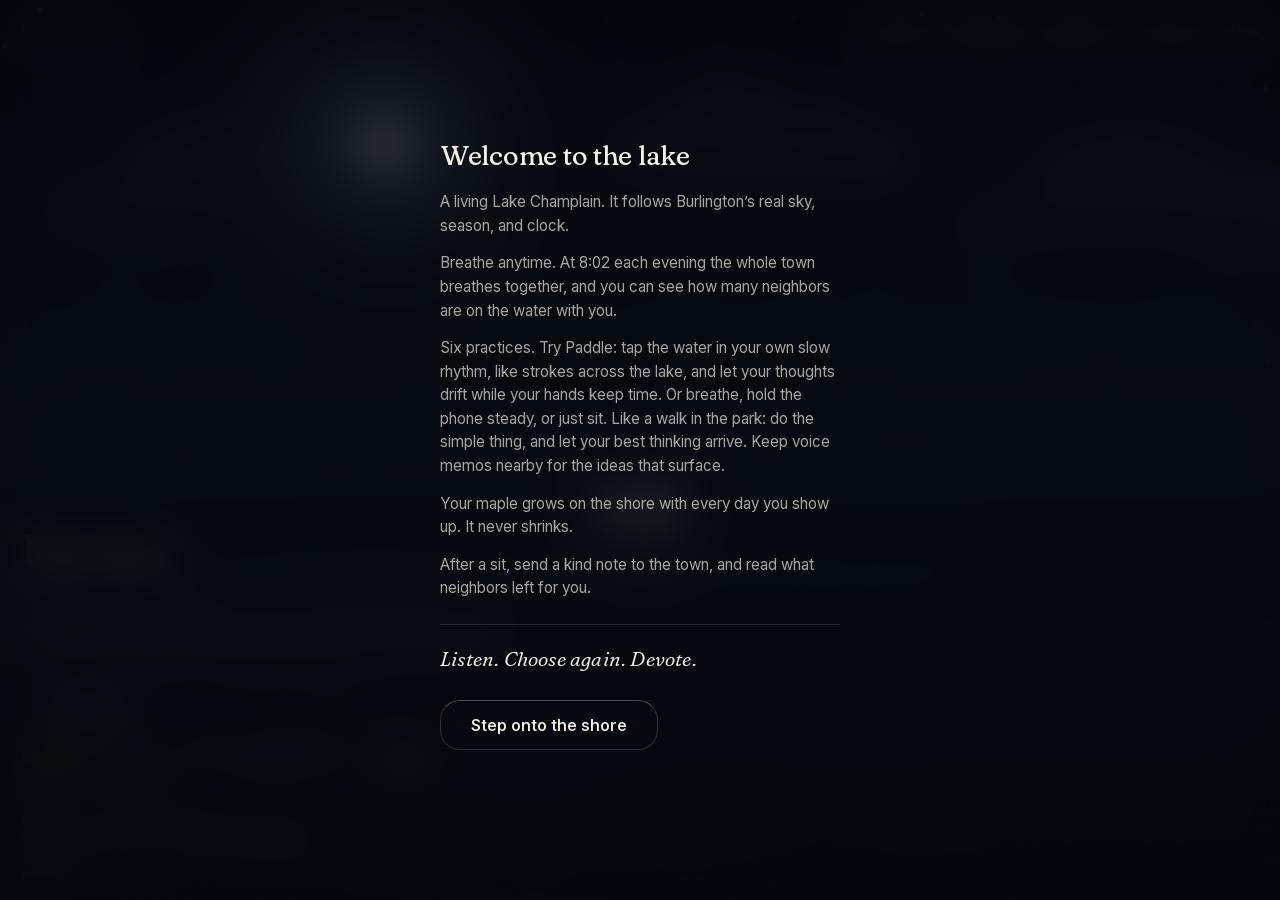
==== index.html @ f44843f4 "Add GoatCounter analytics Adds the shared btown-brief.goatcounter.com snippet so this project's traf" ====
<!DOCTYPE html>
<html lang="en">
<head>
  <meta charset="utf-8">
  <meta name="viewport" content="width=device-width, initial-scale=1, viewport-fit=cover">
  <meta name="theme-color" content="#0A0E14">
  <title>Lake Breath: Burlington breathes together</title>
  <meta name="description" content="A living Lake Champlain that breathes with you. Six breaths a minute; every evening at 8:02 the whole town is on the same inhale.">

  <link rel="manifest" href="manifest.webmanifest">
  <link rel="icon" href="assets/icons/favicon-32.png" sizes="32x32" type="image/png">
  <link rel="apple-touch-icon" href="assets/icons/apple-touch-icon.png">
  <meta name="apple-mobile-web-app-capable" content="yes">
  <meta name="mobile-web-app-capable" content="yes">
  <meta name="apple-mobile-web-app-status-bar-style" content="black-translucent">
  <meta name="apple-mobile-web-app-title" content="Lake Breath">

  <meta property="og:type" content="website">
  <meta property="og:site_name" content="BTown Brief">
  <meta property="og:title" content="Lake Breath: Burlington breathes together">
  <meta property="og:description" content="A living lake that breathes with you. The 8:02: every evening at 8:02, the whole town on the same inhale.">
  <meta name="twitter:card" content="summary">

  <link rel="preload" href="assets/fonts/fraunces-normal-latin.woff2" as="font" type="font/woff2" crossorigin>
  <link rel="preload" href="assets/fonts/inter-normal-latin.woff2" as="font" type="font/woff2" crossorigin>
  <link rel="stylesheet" href="css/style.css">
<!-- GoatCounter -->
<script data-goatcounter="https://btown-brief.goatcounter.com/count"
        async src="//gc.zgo.at/count.js"></script>
</head>
<body data-view="front" data-quiet="false" data-gl="on">

  <canvas id="lake" aria-hidden="true"></canvas>
  <canvas id="petals" aria-hidden="true"></canvas>
  <div class="grain" aria-hidden="true"></div>

  <!-- ---------------------------------------------------------- chrome -->
  <div class="ui">
    <div class="topline chrome">
      <span class="wordmark">Lake Breath</span>
      <span class="toplinks">
        <button class="tbtn" id="open-shore">your shore</button>
        <button class="tbtn" id="open-bench">notes</button>
      </span>
    </div>

    <div class="home-lower">
      <h1 class="greeting" id="greeting">Good evening.</h1>
      <button class="mantra" id="mantra" title="What the three phrases mean">Listen. Choose again. Devote.</button>
      <p class="undergreeting" id="undergreeting" aria-live="polite"></p>
      <p class="forecast-key">The sky shows tomorrow. Red is warmer, blue is cooler.</p>
      <div class="begin-row">
        <button class="begin" id="begin">Breathe</button>
        <div class="practice-controls">
          <div class="practice-picks" id="practice-picks" role="group" aria-label="Choose a practice"></div>
          <button class="duration-control" id="duration-control" aria-label="Choose practice duration">5 min</button>
        </div>
      </div>
      <p class="safety" id="safety-line"></p>
    </div>
  </div>

  <!-- --------------------------------------------------------- session -->
  <div class="session-layer" aria-label="Session">
    <p class="phase-word" id="phase-word"></p>
    <p class="phase-sub" id="phase-sub"></p>
    <div class="session-options">
      <p class="session-instruction" id="session-instruction"></p>
      <button class="session-steady" id="session-steady" hidden>steady on</button>
    </div>
    <p class="tap-line" id="tap-line"></p>
    <p class="remaining" id="remaining"></p>
    <p class="presence-live" id="presence-live" aria-live="polite"></p>
    <p class="still-meter" id="still-meter"></p>
    <p class="drift-line" id="drift-line"></p>
    <button class="stop chrome" id="stop">stop</button>
    <div id="tick-zone"></div>
  </div>

  <!-- ------------------------------------------------------------- end -->
  <div class="end-layer" aria-label="Session complete">
    <h2 class="end-big" id="end-big"></h2>
    <p class="end-sub" id="end-sub"></p>
    <p class="end-grow" id="end-grow"></p>
    <p class="plaque" id="plaque" hidden></p>
    <div class="goodnews" id="goodnews" hidden>
      <span class="gn-label">Good news from the neighborhood</span>
      <a class="gn-title" id="gn-title" target="_blank" rel="noopener"></a>
      <span class="gn-why" id="gn-why"></span>
    </div>
    <div class="wall">
      <span class="wall-label">From your neighbors</span>
      <ul id="wall-list"></ul>
      <button class="send-note" id="send-note">Send a kind note to the town</button>
      <p class="note-sent" id="note-sent" aria-live="polite"></p>
    </div>
    <div class="end-actions">
      <button class="primary" id="end-done">Done</button>
      <button class="tbtn" id="end-again">again</button>
    </div>
    <button class="felt-worse" id="felt-worse">that felt bad, actually</button>
  </div>

  <!-- ---------------------------------------------------------- sheets -->
  <div class="sheet" id="practice-sheet" data-open="false" inert role="dialog" aria-label="Choose a practice">
    <button class="close" data-close="practice-sheet">close</button>
    <h2>A practice</h2>
    <div id="practice-rows"></div>
  </div>

  <div class="sheet" id="note-sheet" data-open="false" inert role="dialog" aria-label="Send a kind note">
    <button class="close" data-close="note-sheet">close</button>
    <h2>To the town</h2>
    <label class="sr-only" for="note-text">Your note to the town</label>
    <textarea id="note-text" class="note-text" rows="3" maxlength="280"
      autocomplete="off" autocapitalize="sentences" spellcheck="true"></textarea>
    <button class="note-send" id="note-send">Send</button>
    <p class="note-sub">Notes are read by a neighbor before they appear on the wall.</p>
  </div>

  <div class="sheet" id="shore-sheet" data-open="false" inert role="dialog" aria-label="Your shore">
    <button class="close" data-close="shore-sheet">close</button>
    <h2>Your shore</h2>
    <div class="shore-days" id="shore-days" role="img" aria-label="The last two weeks of practice"></div>
    <div class="shore-stats">
      <div><b id="stat-days">0</b><span>days</span></div>
      <div><b id="stat-minutes">0</b><span>minutes</span></div>
      <div><b id="stat-glass">–</b><span>longest glass</span></div>
    </div>
    <p class="shore-line" id="maple-line"></p>
    <p class="shore-line" id="anchor-line"></p>
    <p class="shore-line" id="town-line"></p>
    <div class="shore-foot">
      <a href="https://play.btownbrief.com/">Btown Brief arcade</a>
      <button class="reset" id="reset-history">reset this device</button>
    </div>
  </div>

  <div class="sheet" id="anchor-sheet" data-open="false" inert role="dialog" aria-label="Set a time anchor">
    <h2>Where might this fit?</h2>
    <p class="shore-line">People who tie practice to a routine keep it far longer than people who rely on willpower.</p>
    <div id="anchor-rows"></div>
  </div>

  <!-- ------------------------------------------------------ field notes -->
  <div class="bench" id="bench" data-open="false" inert role="dialog" aria-label="Field notes">
    <div class="bench-inner">
      <div class="close-row">
        <h2>Field notes</h2>
        <button class="tbtn" data-close="bench">close</button>
      </div>
      <button class="tbtn guide-link" id="open-guide">the guide</button>
      <div class="from-builder" id="from-builder" hidden>
        <h3 id="builder-title">From Stephen</h3>
        <p id="builder-body"></p>
      </div>
      <div id="bench-notes"></div>
    </div>
  </div>

  <!-- ------------------------------------------------------- first run -->
  <div class="guide" id="guide" data-open="false" inert role="dialog" aria-label="Welcome to the lake">
    <div class="guide-inner">
      <h2 id="guide-title">Welcome to the lake</h2>
      <div id="guide-steps"></div>
      <p class="guide-phrases" id="guide-phrases"></p>
      <button class="primary" id="guide-done">Step onto the shore</button>
    </div>
  </div>

  <div class="toast" id="toast" role="status"></div>

  <script type="module" src="js/app.js"></script>
</body>
</html>
---- css/style.css ----
/* Lake Breath v2 — one living scene, one hero object, chrome that recedes.
   The WebGL lake IS the interface; DOM floats above it as light and glass.
   Two voices: Fraunces (soft, wonk-less) for the few big serif moments,
   InterVariable for everything else. Dark-luminous, grain-finished,
   spring-eased. No pills-everywhere, no cards-grid, no chrome bands. */

@font-face {
  font-family: 'Fraunces';
  font-style: normal; font-weight: 300 600; font-display: swap;
  src: url('../assets/fonts/fraunces-normal-latin.woff2') format('woff2');
}
@font-face {
  font-family: 'Fraunces';
  font-style: italic; font-weight: 300 600; font-display: swap;
  src: url('../assets/fonts/fraunces-italic-latin.woff2') format('woff2');
}
@font-face {
  font-family: 'InterVariable';
  font-style: normal; font-weight: 300 700; font-display: swap;
  src: url('../assets/fonts/inter-normal-latin.woff2') format('woff2');
}

:root {
  --ink: oklch(96% 0.012 85);            /* warm near-white */
  --ink-soft: oklch(96% 0.012 85 / .68);
  --ink-faint: oklch(96% 0.012 85 / .42);
  --ground: oklch(15% 0.02 250);         /* only seen if WebGL dies */
  --gold: oklch(82% 0.13 75);
  --serif: 'Fraunces', Georgia, serif;
  --sans: 'InterVariable', system-ui, -apple-system, sans-serif;

  /* baked spring easings (damped oscillator sampled into linear()) */
  --spring: linear(0, 0.0088, 0.0345, 0.0755, 0.1295, 0.1948, 0.2694, 0.3508,
    0.4369, 0.5254, 0.6138, 0.7, 0.7815, 0.8565, 0.9232, 0.9802, 1.0264,
    1.0613, 1.0847, 1.0968, 1.0983, 1.0902, 1.0738, 1.0507, 1.0226, 0.9915,
    0.9784, 0.9832, 0.994, 1.0021, 1.0043, 1.0019, 0.999, 0.9982, 1);
  --settle: cubic-bezier(0.23, 1, 0.32, 1);

  /* glass recipe — used at most twice on screen */
  --glass-bg: rgba(10, 14, 20, .34);
  --glass-edge: rgba(255, 255, 255, .16);
}

* { box-sizing: border-box; margin: 0; }
html, body { height: 100%; }
body {
  background: var(--ground);
  color: var(--ink);
  font-family: var(--sans);
  font-optical-sizing: auto;
  font-size: 16px;
  line-height: 1.55;
  overflow: hidden;
  -webkit-tap-highlight-color: transparent;
  -webkit-user-select: none; user-select: none;
}
.sr-only {
  position: absolute; width: 1px; height: 1px; margin: -1px;
  clip-path: inset(50%); overflow: hidden; white-space: nowrap;
}

/* ------------------------------------------------------ the scene stack */

#lake, #petals {
  position: fixed; inset: 0; width: 100%; height: 100%;
  display: block;
}
#petals { pointer-events: none; }
.grain {
  position: fixed; inset: -32px; pointer-events: none; z-index: 3;
  background: url('../assets/grain.png');
  opacity: .5; mix-blend-mode: overlay;
}
/* CSS-gradient fallback sky if WebGL context creation fails */
body[data-gl="off"] #lake { display: none; }
body[data-gl="off"] {
  background: linear-gradient(oklch(28% 0.06 260), oklch(45% 0.05 250) 55%,
    oklch(22% 0.04 240) 56%, oklch(12% 0.03 245));
}

/* ------------------------------------------------------------- chrome */

.ui { position: fixed; inset: 0; z-index: 5; display: flex; flex-direction: column;
  padding: max(18px, env(safe-area-inset-top))
           max(22px, env(safe-area-inset-right))
           calc(18px + env(safe-area-inset-bottom))
           max(22px, env(safe-area-inset-left));
}
/* quiet scrims: stable contrast for text over a bright, moving scene */
.ui::before {
  content: ''; position: absolute; left: 0; right: 0; bottom: 0; height: 52%;
  background: linear-gradient(transparent, rgba(5, 8, 12, .38) 70%);
  pointer-events: none;
}
.ui::after {
  content: ''; position: absolute; left: 0; right: 0; top: 0; height: 90px;
  background: linear-gradient(rgba(5, 8, 12, .30), transparent);
  pointer-events: none;
}
.ui > * { position: relative; z-index: 1; }
.chrome { transition: opacity 1.2s var(--settle); }
body[data-quiet="true"] .chrome { opacity: 0; pointer-events: none; }

.topline { display: flex; justify-content: space-between; align-items: baseline; }
.wordmark {
  font-family: var(--sans); font-size: .82rem; font-weight: 500;
  letter-spacing: .14em; text-transform: uppercase; color: var(--ink-faint);
}
.toplinks { display: flex; flex-wrap: wrap; justify-content: flex-end; gap: 5px 16px; }
.tbtn {
  background: none; border: 0; padding: 4px 0; cursor: pointer;
  font-family: var(--sans); font-size: .88rem; color: var(--ink-soft);
  border-bottom: 1px solid transparent;
  transition: color .25s, border-color .25s;
}
.tbtn:hover, .tbtn:focus-visible { color: var(--ink); }
.tbtn:focus-visible { outline: none; border-bottom-color: var(--gold); }

/* --------------------------------------------------------- home layer */

.home-lower {
  margin-top: auto;
  display: flex; flex-direction: column; gap: 14px;
  transition: opacity .9s var(--settle), transform .9s var(--settle);
}
body[data-view="session"] .home-lower,
body[data-view="end"] .home-lower { opacity: 0; pointer-events: none; transform: translateY(14px); }

.greeting {
  font-family: var(--serif);
  font-variation-settings: 'SOFT' 100, 'WONK' 0;
  font-weight: 380;
  font-size: clamp(2.1rem, 8.5vw, 2.9rem);
  line-height: 1.08;
  letter-spacing: -0.015em;
  text-wrap: balance;
  max-width: 11ch;
  text-shadow: 0 2px 24px rgba(0, 0, 0, .35);
}
.undergreeting {
  font-size: .95rem; color: var(--ink-soft); min-height: 1.5em;
  text-shadow: 0 1px 12px rgba(0, 0, 0, .4);
}
.undergreeting b { color: var(--gold); font-weight: 550; }
/* The three phrases stay together. Tapping them opens the Field Notes
   entry that explains what they ask of a day. */
.mantra {
  display: block; appearance: none; background: none; border: 0; padding: 0;
  text-align: left; cursor: pointer;
  font-family: var(--serif); font-style: italic;
  font-variation-settings: 'SOFT' 100, 'WONK' 0;
  font-weight: 340; font-size: 1rem; color: var(--ink-faint);
  margin-top: -6px;
  text-shadow: 0 1px 12px rgba(0, 0, 0, .4);
}
.mantra:hover { color: var(--ink-soft); }
.mantra:focus-visible {
  outline: none; color: var(--ink-soft);
  box-shadow: 0 1.5px 0 0 var(--gold);
}

/* The key is deliberately small. The forecast itself is the scene. */
.forecast-key {
  font-size: .75rem; color: var(--ink-faint); max-width: 44ch;
  margin-top: -6px;
  text-shadow: 0 1px 10px rgba(0, 0, 0, .45);
}

.begin-row { display: flex; flex-direction: column; gap: 10px; align-items: flex-start; }
.begin {
  font-family: var(--sans); font-size: 1.06rem; font-weight: 550;
  color: var(--ink); cursor: pointer;
  background: var(--glass-bg);
  border: 1px solid var(--glass-edge);
  border-top-color: rgba(255, 255, 255, .28);
  backdrop-filter: blur(14px) saturate(160%);
  -webkit-backdrop-filter: blur(14px) saturate(160%);
  border-radius: 22px;
  padding: 16px 34px;
  box-shadow: 0 12px 40px rgba(0, 0, 0, .25);
  transition: transform .5s var(--spring), border-color .3s;
}
.begin:active { transform: scale(.965); }
.begin:focus-visible { outline: 2px solid var(--gold); outline-offset: 3px; }
/* the practice picker: plain words, no pills. The whole menu is visible
   because a hidden menu is a menu nobody uses. */
.practice-picks {
  display: flex; flex-wrap: wrap; align-items: baseline;
  gap: 4px 14px; max-width: 34ch;
}
.practice-controls { display: flex; align-items: flex-start; gap: 14px; }
.practice-pick {
  background: none; border: 0; cursor: pointer; padding: 2px 0;
  font-family: var(--sans); font-size: .86rem; color: var(--ink-faint);
  border-bottom: 1px solid transparent;
  transition: color .25s, border-color .25s;
}
.practice-pick:hover { color: var(--ink-soft); }
.practice-pick:focus-visible { outline: none; color: var(--ink-soft); border-bottom-color: var(--gold); }
.practice-pick[aria-pressed="true"] { color: var(--gold); }
.duration-control {
  flex: none; cursor: pointer;
  font-family: var(--sans); font-size: .84rem; font-weight: 550;
  color: var(--ink); background: rgba(7, 11, 17, .38);
  border: 1px solid rgba(255, 255, 255, .22); border-radius: 14px;
  padding: 5px 10px; backdrop-filter: blur(9px); -webkit-backdrop-filter: blur(9px);
  box-shadow: 0 5px 18px rgba(0, 0, 0, .16);
}
.duration-control:hover, .duration-control:focus-visible { border-color: var(--gold); outline: none; }

.safety {
  font-size: .72rem; line-height: 1.5; color: var(--ink-faint);
  max-width: 42ch; margin-top: 6px;
  text-shadow: 0 1px 8px rgba(0,0,0,.5);
}

/* ------------------------------------------------------------ session */

.session-layer {
  position: fixed; inset: 0; z-index: 6; pointer-events: none;
  display: flex; flex-direction: column; align-items: center;
  padding: max(18px, env(safe-area-inset-top)) 22px calc(24px + env(safe-area-inset-bottom));
  opacity: 0; transition: opacity 1s var(--settle);
}
body[data-view="session"] .session-layer { opacity: 1; }

.phase-word {
  margin-top: 13vh;
  font-family: var(--serif); font-style: italic;
  font-variation-settings: 'SOFT' 100, 'WONK' 0;
  font-weight: 350;
  font-size: clamp(1.9rem, 8vw, 2.6rem);
  min-height: 1.35em;
  text-shadow: 0 2px 30px rgba(0, 0, 0, .4);
  transition: opacity 1.4s var(--settle);
}
.phase-sub {
  font-size: .95rem; color: var(--ink-soft); min-height: 1.5em;
  max-width: 30ch; text-align: center;
  text-shadow: 0 1px 12px rgba(0,0,0,.45);
}
.session-options {
  display: flex; flex-direction: column; align-items: center; gap: 7px;
  margin-top: 8px; max-width: 34ch;
}
.session-instruction {
  font-size: .82rem; line-height: 1.4; color: var(--ink-soft);
  text-align: center; text-shadow: 0 1px 12px rgba(0,0,0,.55);
}
.session-steady {
  pointer-events: auto; cursor: pointer;
  background: rgba(7, 11, 17, .42); color: var(--ink-soft);
  border: 1px solid rgba(255,255,255,.18); border-radius: 14px;
  padding: 4px 10px; font-family: var(--sans); font-size: .76rem;
  backdrop-filter: blur(8px); -webkit-backdrop-filter: blur(8px);
}
.session-steady:focus-visible { outline: 1.5px solid var(--gold); outline-offset: 2px; }
.tap-line {
  margin-top: 7px; min-height: 1.35em;
  font-size: .78rem; color: var(--gold); text-align: center;
  font-variant-numeric: tabular-nums;
  text-shadow: 0 1px 12px rgba(0,0,0,.55);
}
.remaining {
  margin-top: 6px;
  font-size: .8rem; color: var(--ink-faint);
  font-variant-numeric: tabular-nums;
}
.presence-live {
  font-size: .85rem; color: var(--gold); min-height: 1.4em; margin-top: 4px;
  text-shadow: 0 1px 10px rgba(0,0,0,.4);
}
.still-meter {
  margin-top: 8px; font-size: .85rem; color: var(--ink-soft); min-height: 1.4em;
  font-variant-numeric: tabular-nums;
}
.drift-line {
  margin-top: 2px; font-size: .78rem; color: var(--ink-faint); min-height: 1.3em;
  font-variant-numeric: tabular-nums;
}
/* Steady: the target ring is drawn at screen centre, so the counters step
   down below it. Nothing may sit inside the ring. */
body[data-practice="still"] .still-meter { margin-top: 24vh; }
.stop {
  margin-top: auto; pointer-events: auto;
  background: rgba(5, 9, 14, .50); border: 1px solid rgba(255,255,255,.20); cursor: pointer;
  font-family: var(--sans); font-size: .9rem; color: rgba(255,255,255,.88);
  padding: 9px 22px; border-radius: 18px;
  backdrop-filter: blur(10px); -webkit-backdrop-filter: blur(10px);
  box-shadow: 0 5px 22px rgba(0,0,0,.22);
  transition: color .3s, background .3s, border-color .3s;
}
.stop:hover, .stop:focus-visible {
  color: var(--ink); background: rgba(5, 9, 14, .66);
  border-color: rgba(255,255,255,.34); outline: none;
}

/* the invisible-but-native iOS tick control (no box, no dashes). It sits
   under the Stop button in stacking order so Stop always wins the tap. */
.thumb-switch {
  position: absolute; left: 0; right: 0; bottom: 0; height: 26%;
  display: flex; align-items: center; justify-content: center;
  overflow: hidden; pointer-events: auto; z-index: 1;
}
.stop { position: relative; z-index: 2; }
.thumb-switch input { opacity: 0.02; transform: scale(3); }
body:not([data-view="session"]) .thumb-switch { display: none; }
.thumb-switch:focus-within { box-shadow: inset 0 0 0 2px var(--gold); border-radius: 24px; }

/* --------------------------------------------------------------- end */

.end-layer {
  position: fixed; inset: 0; z-index: 6; pointer-events: none;
  display: flex; flex-direction: column;
  padding: max(20px, env(safe-area-inset-top)) 22px calc(26px + env(safe-area-inset-bottom));
  overflow-y: auto; /* short screens and large text must still reach Done */
  opacity: 0; transition: opacity .8s var(--settle);
}
.end-layer .end-big { margin-top: auto; } /* bottom-packed, but scrollable */
body[data-view="end"] .end-layer { opacity: 1; pointer-events: auto; }
.end-big {
  font-family: var(--serif);
  font-variation-settings: 'SOFT' 100, 'WONK' 0;
  font-weight: 380; font-size: clamp(1.9rem, 7.6vw, 2.6rem);
  line-height: 1.1; letter-spacing: -0.01em; max-width: 14ch;
  text-shadow: 0 2px 26px rgba(0,0,0,.4);
}
.end-sub { margin-top: 8px; color: var(--ink-soft); font-size: .98rem; max-width: 34ch; }
.end-grow { margin-top: 4px; color: var(--gold); font-size: .9rem; min-height: 1.4em; }
.plaque {
  margin-top: 16px; max-width: 38ch;
  font-family: var(--serif); font-style: italic; font-weight: 340;
  font-variation-settings: 'SOFT' 100, 'WONK' 0;
  font-size: 1.02rem; line-height: 1.5; color: var(--ink-soft);
}
.plaque a { color: var(--ink-faint); font-family: var(--sans); font-style: normal; font-size: .8rem; text-decoration: none; border-bottom: 1px solid var(--ink-faint); margin-left: 6px; }

.wall { margin-top: 18px; max-width: 46ch; }
.wall-label { font-size: .74rem; letter-spacing: .1em; text-transform: uppercase; color: var(--ink-faint); font-weight: 550; }
.wall ul { list-style: none; padding: 0; margin: 8px 0 0; display: flex; flex-direction: column; gap: 6px; }
.wall li { display: flex; gap: 10px; align-items: baseline; font-size: .93rem; color: var(--ink-soft); }
.wall li .when { margin-left: auto; font-size: .74rem; color: var(--ink-faint); white-space: nowrap; }
.send-note {
  margin-top: 10px; background: none; border: 0; cursor: pointer; padding: 2px 0;
  font-size: .88rem; color: var(--gold); font-family: var(--sans);
}
.note-sent { font-size: .85rem; color: var(--ink-soft); min-height: 1.4em; margin-top: 4px; }

.end-actions { display: flex; gap: 26px; margin-top: 22px; align-items: baseline; }
.end-actions .primary {
  font-family: var(--sans); font-size: 1rem; font-weight: 550; color: var(--ink);
  background: var(--glass-bg); border: 1px solid var(--glass-edge);
  border-top-color: rgba(255,255,255,.28);
  backdrop-filter: blur(14px) saturate(160%);
  -webkit-backdrop-filter: blur(14px) saturate(160%);
  border-radius: 18px; padding: 12px 28px; cursor: pointer;
  transition: transform .5s var(--spring);
}
.end-actions .primary:active { transform: scale(.965); }
.felt-worse { margin-top: 14px; background: none; border: 0; cursor: pointer; padding: 2px 0;
  font-size: .8rem; color: var(--ink-faint); font-family: var(--sans); }

/* staggered entrance for the receipt */
.end-layer > * { opacity: 0; transform: translateY(16px); }
body[data-view="end"] .end-layer > * {
  animation: rise .9s var(--spring) forwards;
}
body[data-view="end"] .end-layer > *:nth-child(1) { animation-delay: .15s; }
body[data-view="end"] .end-layer > *:nth-child(2) { animation-delay: .25s; }
body[data-view="end"] .end-layer > *:nth-child(3) { animation-delay: .33s; }
body[data-view="end"] .end-layer > *:nth-child(4) { animation-delay: .45s; }
body[data-view="end"] .end-layer > *:nth-child(5) { animation-delay: .58s; }
body[data-view="end"] .end-layer > *:nth-child(6) { animation-delay: .70s; }
body[data-view="end"] .end-layer > *:nth-child(7) { animation-delay: .80s; }
body[data-view="end"] .end-layer > *:nth-child(8) { animation-delay: .88s; }
@keyframes rise { to { opacity: 1; transform: translateY(0); } }

/* ------------------------------------------------------------- sheets */

.sheet {
  position: fixed; left: 0; right: 0; bottom: 0; z-index: 20;
  max-width: 560px; margin: 0 auto;
  background: var(--glass-bg);
  border: 1px solid var(--glass-edge); border-bottom: 0;
  border-top-color: rgba(255,255,255,.24);
  backdrop-filter: blur(22px) saturate(170%);
  -webkit-backdrop-filter: blur(22px) saturate(170%);
  border-radius: 26px 26px 0 0;
  padding: 20px 24px calc(22px + env(safe-area-inset-bottom));
  transform: translateY(105%);
  transition: transform .55s var(--spring);
  max-height: 78dvh; overflow-y: auto;
}
.sheet[data-open="true"] { transform: translateY(0); }
.sheet h2 {
  font-family: var(--serif); font-variation-settings: 'SOFT' 100, 'WONK' 0;
  font-weight: 400; font-size: 1.4rem; margin-bottom: 4px;
}
.sheet .close {
  position: absolute; top: 16px; right: 18px;
  background: none; border: 0; cursor: pointer;
  color: var(--ink-faint); font-size: 1rem; font-family: var(--sans); padding: 6px;
}

/* practice sheet rows */
.practice-row {
  width: 100%; text-align: left; background: none; border: 0; cursor: pointer;
  padding: 14px 0; border-top: 1px solid rgba(255,255,255,.08);
  display: flex; flex-direction: column; gap: 2px;
  font-family: var(--sans); color: var(--ink);
}
.practice-row:first-of-type { border-top: 0; margin-top: 8px; }
.practice-row .name {
  font-family: var(--serif); font-variation-settings: 'SOFT' 100, 'WONK' 0;
  font-size: 1.15rem; font-weight: 420;
}
.practice-row[aria-pressed="true"] .name { color: var(--gold); }
.practice-row .tag { font-size: .85rem; color: var(--ink-soft); }
/* Every practice's minute dial: a scroll-snapped row of numbers, the centred one
   being the choice. The mask fades the ends so it reads as a wheel that
   continues past the edges rather than a list that stops. */
.minute-dial {
  margin: 12px 0 4px;
  display: flex; overflow-x: auto; overflow-y: hidden;
  scroll-snap-type: x mandatory;
  -webkit-overflow-scrolling: touch;
  scrollbar-width: none;
  mask-image: linear-gradient(90deg, transparent, #000 22%, #000 78%, transparent);
  -webkit-mask-image: linear-gradient(90deg, transparent, #000 22%, #000 78%, transparent);
  outline: none;
}
.minute-dial::-webkit-scrollbar { display: none; }
.minute-dial:focus-visible { border-radius: 14px; box-shadow: inset 0 0 0 1.5px var(--gold); }
.dial-track { display: flex; padding-inline: calc(50% - 1.6rem); }
.dial-min {
  flex: none; width: 3.2rem; text-align: center;
  scroll-snap-align: center;
  font-family: var(--sans); font-variant-numeric: tabular-nums;
  font-size: 1.05rem; line-height: 2.4rem; color: var(--ink-faint);
  transition: color .25s var(--settle), font-size .25s var(--settle);
  cursor: pointer;
}
.dial-min[data-on="true"] {
  color: var(--gold); font-size: 1.7rem; font-weight: 550;
}
.dial-min[data-on="true"]::after {
  content: 'min'; display: block; margin-top: -8px;
  font-size: .62rem; letter-spacing: .1em; text-transform: uppercase;
  color: var(--ink-faint); font-weight: 400;
}

/* note sheet: people write their own words now */
.note-row {
  width: 100%; text-align: left; background: none; border: 0; cursor: pointer;
  padding: 11px 0; border-top: 1px solid rgba(255,255,255,.08);
  font-family: var(--sans); font-size: .95rem; color: var(--ink-soft);
}
.note-row:hover { color: var(--ink); }
.note-text {
  width: 100%; margin-top: 12px; resize: none;
  background: rgba(255, 255, 255, .06); color: var(--ink);
  border: 1px solid var(--glass-edge); border-radius: 14px;
  padding: 12px 14px; font-family: var(--sans); font-size: 1rem; line-height: 1.45;
  -webkit-user-select: text; user-select: text;
}
.note-text::placeholder { color: var(--ink-faint); }
.note-text:focus-visible { outline: none; border-color: var(--gold); }
.note-send {
  margin-top: 12px; cursor: pointer;
  font-family: var(--sans); font-size: 1rem; font-weight: 550; color: var(--ink);
  background: var(--glass-bg); border: 1px solid var(--glass-edge);
  border-top-color: rgba(255, 255, 255, .28);
  border-radius: 18px; padding: 12px 28px;
  transition: transform .5s var(--spring);
}
.note-send:active { transform: scale(.965); }
.note-send[disabled] { opacity: .5; }
.note-sub { margin-top: 10px; font-size: .8rem; color: var(--ink-faint); max-width: 40ch; }

/* good news from the neighborhood: the plaque's slot, in the sans voice */
.goodnews { margin-top: 16px; max-width: 44ch; display: flex; flex-direction: column; gap: 3px; }
.goodnews[hidden] { display: none; }
.gn-label {
  font-size: .72rem; letter-spacing: .1em; text-transform: uppercase;
  color: var(--ink-faint); font-weight: 550;
}
.gn-title {
  font-size: .96rem; color: var(--ink); text-decoration: none;
  border-bottom: 1px solid var(--ink-faint); align-self: flex-start;
}
.gn-title:hover { border-bottom-color: var(--gold); }
.gn-why { font-size: .82rem; color: var(--ink-faint); }

/* shore sheet */
.shore-days { display: flex; gap: 7px; margin: 12px 0 4px; }
.shore-days .d {
  width: 16px; height: 16px; border-radius: 50%;
  border: 1px solid rgba(255,255,255,.18);
}
.shore-days .d[data-practiced="true"] {
  border: 0;
  background: radial-gradient(circle at 35% 30%, oklch(88% 0.06 230), oklch(55% 0.10 250));
}
.shore-days .d[data-today="true"] { outline: 1.5px solid var(--gold); outline-offset: 2px; }
.shore-stats { display: flex; gap: 34px; margin: 16px 0 4px; }
.shore-stats div b {
  display: block; font-family: var(--serif); font-weight: 400;
  font-size: 1.6rem; font-variant-numeric: tabular-nums;
}
.shore-stats div span { font-size: .74rem; letter-spacing: .08em; text-transform: uppercase; color: var(--ink-faint); }
.shore-line { margin-top: 12px; font-size: .93rem; color: var(--ink-soft); }
.shore-line b { color: var(--gold); font-weight: 550; }
.shore-foot { margin-top: 18px; display: flex; justify-content: space-between; align-items: baseline; }
.shore-foot a { color: var(--ink-faint); font-size: .78rem; text-decoration: none; }
.reset { background: none; border: 0; cursor: pointer; font-family: var(--sans);
  font-size: .78rem; color: var(--ink-faint); padding: 0; }

/* field notes panel */
.bench {
  position: fixed; inset: 0; z-index: 22; overflow-y: auto;
  background: rgba(6, 9, 14, .82);
  backdrop-filter: blur(18px) saturate(140%);
  -webkit-backdrop-filter: blur(18px) saturate(140%);
  padding: max(20px, env(safe-area-inset-top)) 24px 60px;
  opacity: 0; pointer-events: none; transition: opacity .5s var(--settle);
}
.bench[data-open="true"] { opacity: 1; pointer-events: auto; }
.bench-inner { max-width: 60ch; margin: 0 auto; }
.bench h2 {
  font-family: var(--serif); font-variation-settings: 'SOFT' 100, 'WONK' 0;
  font-weight: 400; font-size: 1.6rem;
}
.bench h3 {
  font-family: var(--serif); font-variation-settings: 'SOFT' 100, 'WONK' 0;
  font-weight: 450; font-size: 1.12rem; margin: 26px 0 6px;
}
.bench p { color: var(--ink-soft); font-size: .95rem; }
.bench .from-builder { border-left: 2px solid var(--gold); padding-left: 14px; margin-top: 18px; }
.bench .close-row { display: flex; justify-content: space-between; align-items: baseline; }

/* the first-run guide: the bench's grammar, one screen, one button */
.guide {
  position: fixed; inset: 0; z-index: 24; overflow-y: auto;
  background: rgba(6, 9, 14, .84);
  backdrop-filter: blur(20px) saturate(140%);
  -webkit-backdrop-filter: blur(20px) saturate(140%);
  padding: max(24px, env(safe-area-inset-top)) 26px calc(40px + env(safe-area-inset-bottom));
  display: flex; align-items: center;
  opacity: 0; pointer-events: none; transition: opacity .7s var(--settle);
}
.guide[data-open="true"] { opacity: 1; pointer-events: auto; }
.guide-inner { max-width: 40ch; margin: 0 auto; width: 100%; }
.guide h2 {
  font-family: var(--serif); font-variation-settings: 'SOFT' 100, 'WONK' 0;
  font-weight: 400; font-size: 1.7rem; letter-spacing: -0.01em;
}
.guide-step {
  color: var(--ink-soft); font-size: .95rem; margin-top: 14px;
}
.guide-phrases {
  margin-top: 24px; padding-top: 18px;
  border-top: 1px solid rgba(255, 255, 255, .12);
  font-family: var(--serif); font-style: italic;
  font-variation-settings: 'SOFT' 100, 'WONK' 0;
  font-weight: 340; font-size: 1.25rem; color: var(--ink);
  letter-spacing: .01em;
}
.guide .primary {
  margin-top: 26px;
  font-family: var(--sans); font-size: 1rem; font-weight: 550; color: var(--ink);
  background: var(--glass-bg); border: 1px solid var(--glass-edge);
  border-top-color: rgba(255, 255, 255, .28);
  backdrop-filter: blur(14px) saturate(160%);
  -webkit-backdrop-filter: blur(14px) saturate(160%);
  border-radius: 20px; padding: 14px 30px; cursor: pointer;
  transition: transform .5s var(--spring);
}
.guide .primary:active { transform: scale(.965); }
.guide-link { margin-top: 4px; color: var(--gold); }

/* toast */
.toast {
  position: fixed; left: 50%; bottom: calc(26px + env(safe-area-inset-bottom));
  transform: translateX(-50%) translateY(16px); z-index: 40;
  background: var(--glass-bg); border: 1px solid var(--glass-edge);
  backdrop-filter: blur(16px) saturate(160%);
  -webkit-backdrop-filter: blur(16px) saturate(160%);
  border-radius: 16px; padding: 10px 18px;
  font-size: .88rem; color: var(--ink); max-width: 84vw; text-align: center;
  opacity: 0; pointer-events: none;
  transition: opacity .4s var(--settle), transform .5s var(--spring);
}
.toast[data-show="true"] { opacity: 1; transform: translateX(-50%) translateY(0); }

@media (prefers-reduced-motion: reduce) {
  .sheet, .toast, .begin, .end-actions .primary { transition-duration: .01s; }
  .end-layer > * { animation-duration: .01s !important; }
}

@media (max-width: 520px) {
  .topline { align-items: flex-start; gap: 12px; }
  .toplinks { max-width: 68%; }
  .practice-controls { width: 100%; }
  .practice-picks { flex: 1; }
}
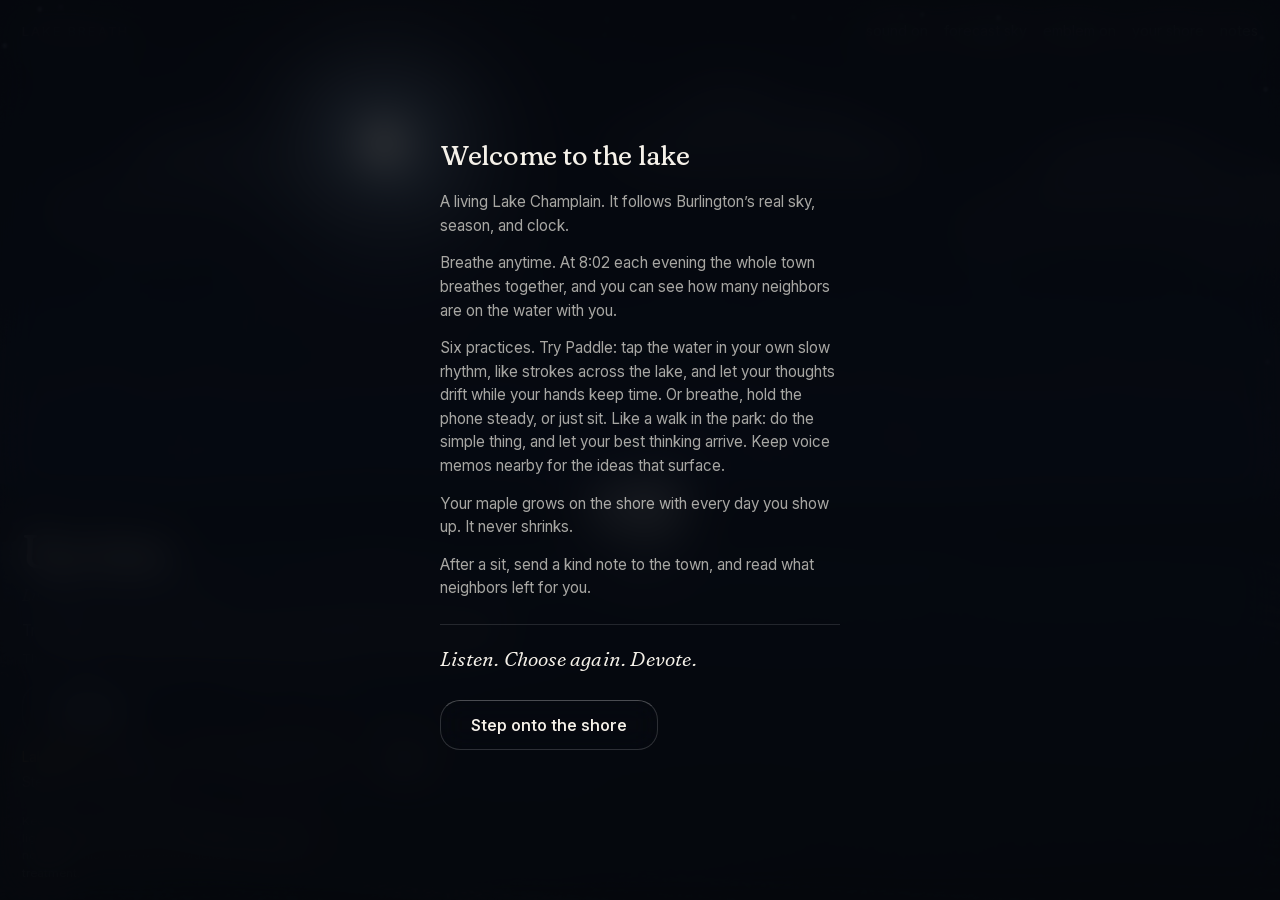
==== commit 7a2d1db3: "Share card: 1200×630 og-image in the Dibs style Title, tagline and pitch on the game's theme colour " ====
--- a/index.html
+++ b/index.html
@@ -27,6 +27,9 @@
 <!-- GoatCounter -->
 <script data-goatcounter="https://btown-brief.goatcounter.com/count"
         async src="//gc.zgo.at/count.js"></script>
+  <meta property="og:image" content="https://play.btownbrief.com/lake-breath/og-image.png">
+  <meta property="og:image:width" content="1200">
+  <meta property="og:image:height" content="630">
 </head>
 <body data-view="front" data-quiet="false" data-gl="on">
 
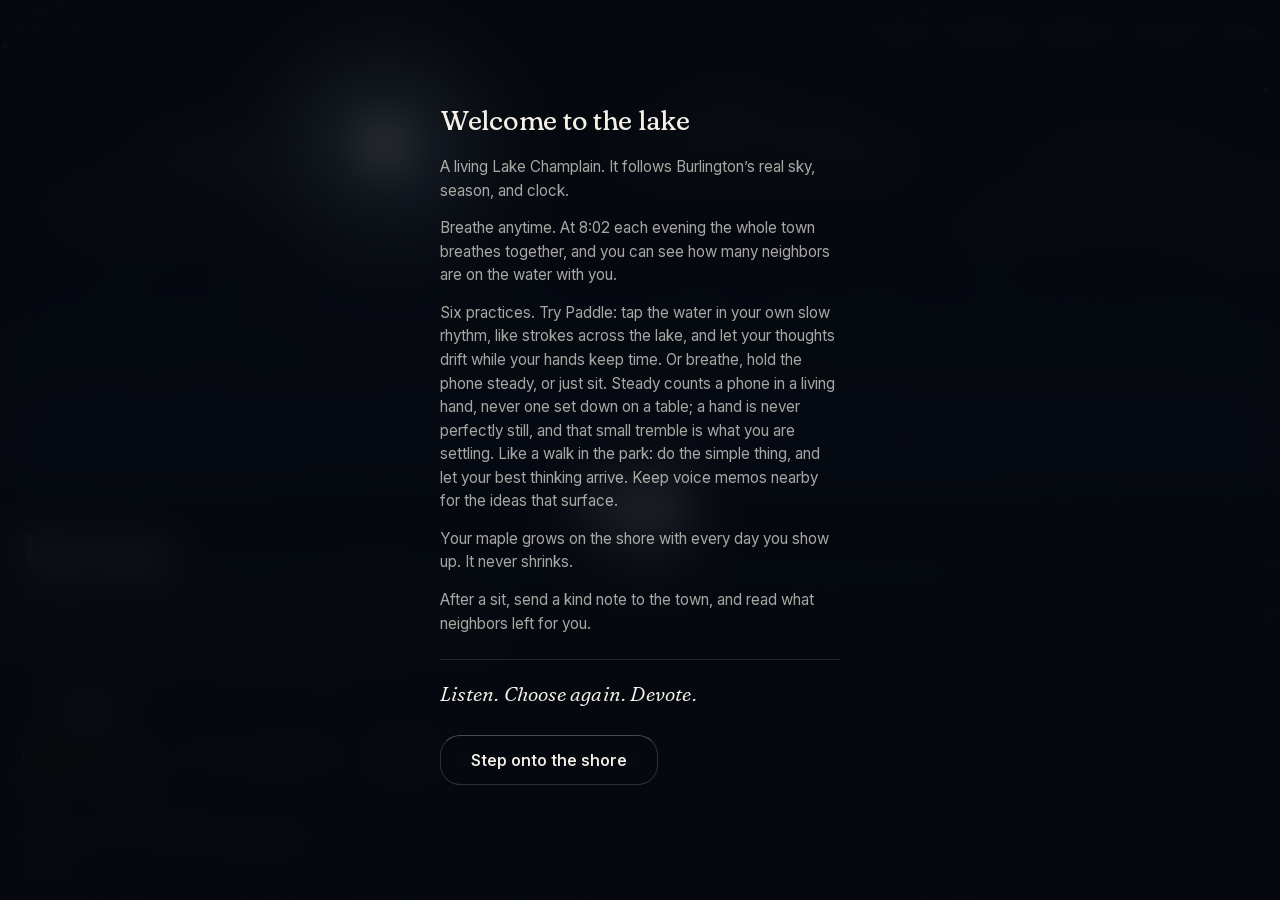
==== commit 82c144af: "Real skies from Stephen's photos, and Steady counts a hand, not a table - assets/photos: eleven of S" ====
--- a/index.html
+++ b/index.html
@@ -69,7 +69,10 @@
     <p class="phase-sub" id="phase-sub"></p>
     <div class="session-options">
       <p class="session-instruction" id="session-instruction"></p>
-      <button class="session-steady" id="session-steady" hidden>steady on</button>
+      <span class="session-buttons">
+        <button class="session-steady" id="session-steady" hidden>steady on</button>
+        <button class="session-steady" id="session-recenter" hidden>recenter</button>
+      </span>
     </div>
     <p class="tap-line" id="tap-line"></p>
     <p class="remaining" id="remaining"></p>
--- a/css/style.css
+++ b/css/style.css
@@ -247,6 +247,7 @@
   font-size: .82rem; line-height: 1.4; color: var(--ink-soft);
   text-align: center; text-shadow: 0 1px 12px rgba(0,0,0,.55);
 }
+.session-buttons { display: flex; gap: 8px; }
 .session-steady {
   pointer-events: auto; cursor: pointer;
   background: rgba(7, 11, 17, .42); color: var(--ink-soft);
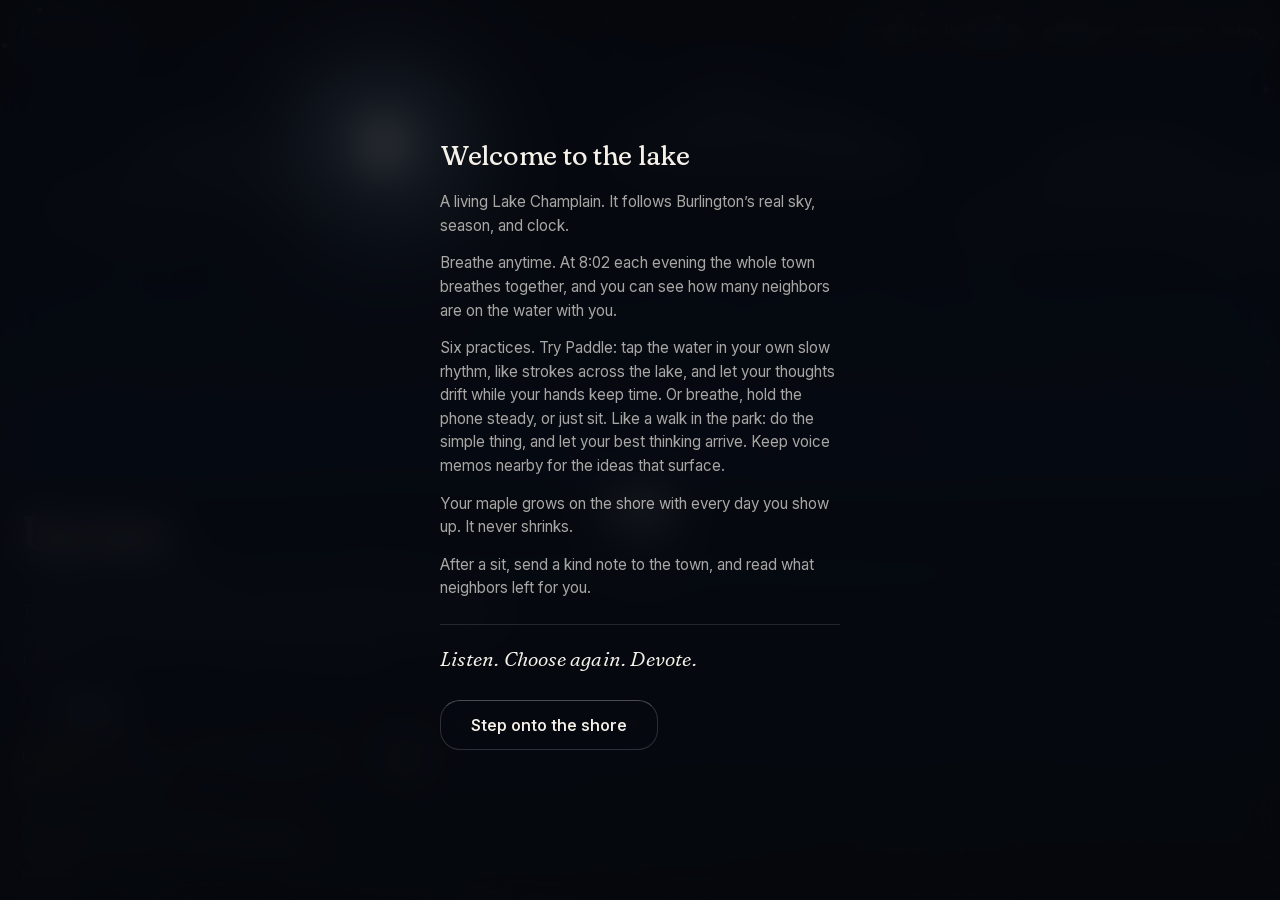
==== commit ea58bdef: "Paddle canoe, in-session sound button, your-music mode, forecast links Codex (gpt-5.6-sol) implement" ====
--- a/index.html
+++ b/index.html
@@ -51,7 +51,7 @@
       <h1 class="greeting" id="greeting">Good evening.</h1>
       <button class="mantra" id="mantra" title="What the three phrases mean">Listen. Choose again. Devote.</button>
       <p class="undergreeting" id="undergreeting" aria-live="polite"></p>
-      <p class="forecast-key">The sky shows tomorrow. Red is warmer, blue is cooler.</p>
+      <p class="forecast-key">The sky shows tomorrow. Red is warmer, blue is cooler. <a href="https://guide.btownbrief.com/weather.html" target="_blank" rel="noopener">Full forecast</a></p>
       <div class="begin-row">
         <button class="begin" id="begin">Breathe</button>
         <div class="practice-controls">
@@ -69,10 +69,10 @@
     <p class="phase-sub" id="phase-sub"></p>
     <div class="session-options">
       <p class="session-instruction" id="session-instruction"></p>
-      <span class="session-buttons">
+      <div class="session-buttons">
         <button class="session-steady" id="session-steady" hidden>steady on</button>
-        <button class="session-steady" id="session-recenter" hidden>recenter</button>
-      </span>
+        <button class="session-steady" id="session-sound">sound on</button>
+      </div>
     </div>
     <p class="tap-line" id="tap-line"></p>
     <p class="remaining" id="remaining"></p>
@@ -112,6 +112,14 @@
     <button class="close" data-close="practice-sheet">close</button>
     <h2>A practice</h2>
     <div id="practice-rows"></div>
+    <div class="own-music">
+      <p>Play your own playlist and the lake goes quiet.</p>
+      <div class="music-actions">
+        <a class="music-link" id="music-spotify" target="_blank" rel="noopener" hidden>Open Spotify</a>
+        <a class="music-link" id="music-youtube" target="_blank" rel="noopener" hidden>Open YouTube</a>
+        <button class="own-music-toggle" id="own-music-toggle">your music: off</button>
+      </div>
+    </div>
   </div>
 
   <div class="sheet" id="note-sheet" data-open="false" inert role="dialog" aria-label="Send a kind note">
@@ -137,6 +145,7 @@
     <p class="shore-line" id="anchor-line"></p>
     <p class="shore-line" id="town-line"></p>
     <div class="shore-foot">
+      <a href="https://guide.btownbrief.com/weather.html" target="_blank" rel="noopener">Full forecast</a>
       <a href="https://play.btownbrief.com/">Btown Brief arcade</a>
       <button class="reset" id="reset-history">reset this device</button>
     </div>
--- a/css/style.css
+++ b/css/style.css
@@ -165,6 +165,10 @@
   margin-top: -6px;
   text-shadow: 0 1px 10px rgba(0, 0, 0, .45);
 }
+.forecast-key a {
+  color: var(--ink-soft); text-decoration: none;
+}
+.forecast-key a:hover, .forecast-key a:focus-visible { text-decoration: underline; }
 
 .begin-row { display: flex; flex-direction: column; gap: 10px; align-items: flex-start; }
 .begin {
@@ -243,11 +247,11 @@
   display: flex; flex-direction: column; align-items: center; gap: 7px;
   margin-top: 8px; max-width: 34ch;
 }
+.session-buttons { display: flex; align-items: center; justify-content: center; gap: 7px; }
 .session-instruction {
   font-size: .82rem; line-height: 1.4; color: var(--ink-soft);
   text-align: center; text-shadow: 0 1px 12px rgba(0,0,0,.55);
 }
-.session-buttons { display: flex; gap: 8px; }
 .session-steady {
   pointer-events: auto; cursor: pointer;
   background: rgba(7, 11, 17, .42); color: var(--ink-soft);
@@ -417,6 +421,22 @@
 }
 .practice-row[aria-pressed="true"] .name { color: var(--gold); }
 .practice-row .tag { font-size: .85rem; color: var(--ink-soft); }
+.own-music {
+  margin-top: 14px; padding-top: 14px;
+  border-top: 1px solid rgba(255,255,255,.08);
+}
+.own-music p { font-size: .85rem; color: var(--ink-soft); }
+.music-actions { display: flex; flex-wrap: wrap; align-items: baseline; gap: 6px 16px; margin-top: 8px; }
+.music-link, .own-music-toggle {
+  background: none; border: 0; padding: 3px 0; cursor: pointer;
+  font-family: var(--sans); font-size: .8rem; color: var(--ink-faint);
+  text-decoration: none;
+}
+.music-link[hidden] { display: none; }
+.music-link:hover, .music-link:focus-visible,
+.own-music-toggle:hover, .own-music-toggle:focus-visible {
+  color: var(--ink); text-decoration: underline; outline: none;
+}
 /* Every practice's minute dial: a scroll-snapped row of numbers, the centred one
    being the choice. The mask fades the ends so it reads as a wheel that
    continues past the edges rather than a list that stops. */
@@ -511,8 +531,9 @@
 .shore-stats div span { font-size: .74rem; letter-spacing: .08em; text-transform: uppercase; color: var(--ink-faint); }
 .shore-line { margin-top: 12px; font-size: .93rem; color: var(--ink-soft); }
 .shore-line b { color: var(--gold); font-weight: 550; }
-.shore-foot { margin-top: 18px; display: flex; justify-content: space-between; align-items: baseline; }
+.shore-foot { margin-top: 18px; display: flex; flex-wrap: wrap; justify-content: space-between; align-items: baseline; gap: 8px 18px; }
 .shore-foot a { color: var(--ink-faint); font-size: .78rem; text-decoration: none; }
+.shore-foot a:hover, .shore-foot a:focus-visible { color: var(--ink-soft); text-decoration: underline; }
 .reset { background: none; border: 0; cursor: pointer; font-family: var(--sans);
   font-size: .78rem; color: var(--ink-faint); padding: 0; }
 
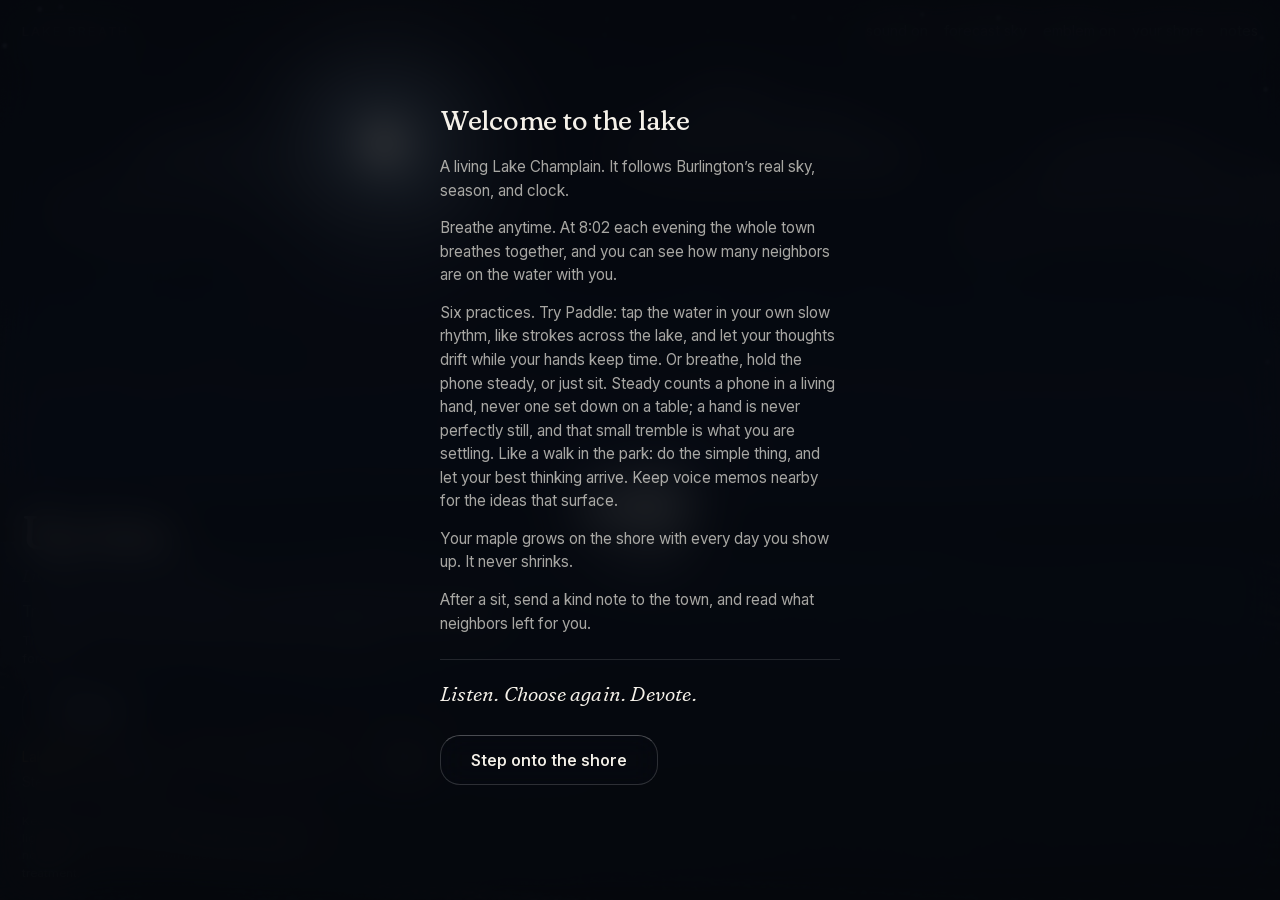
==== commit 5df71a88: "Merge codex/paddle-canoe-music into real-sky-hand-steady Co-Authored-By: Claude Fable 5.1 <noreply@a" ====
--- a/index.html
+++ b/index.html
@@ -71,6 +71,7 @@
       <p class="session-instruction" id="session-instruction"></p>
       <div class="session-buttons">
         <button class="session-steady" id="session-steady" hidden>steady on</button>
+        <button class="session-steady" id="session-recenter" hidden>recenter</button>
         <button class="session-steady" id="session-sound">sound on</button>
       </div>
     </div>
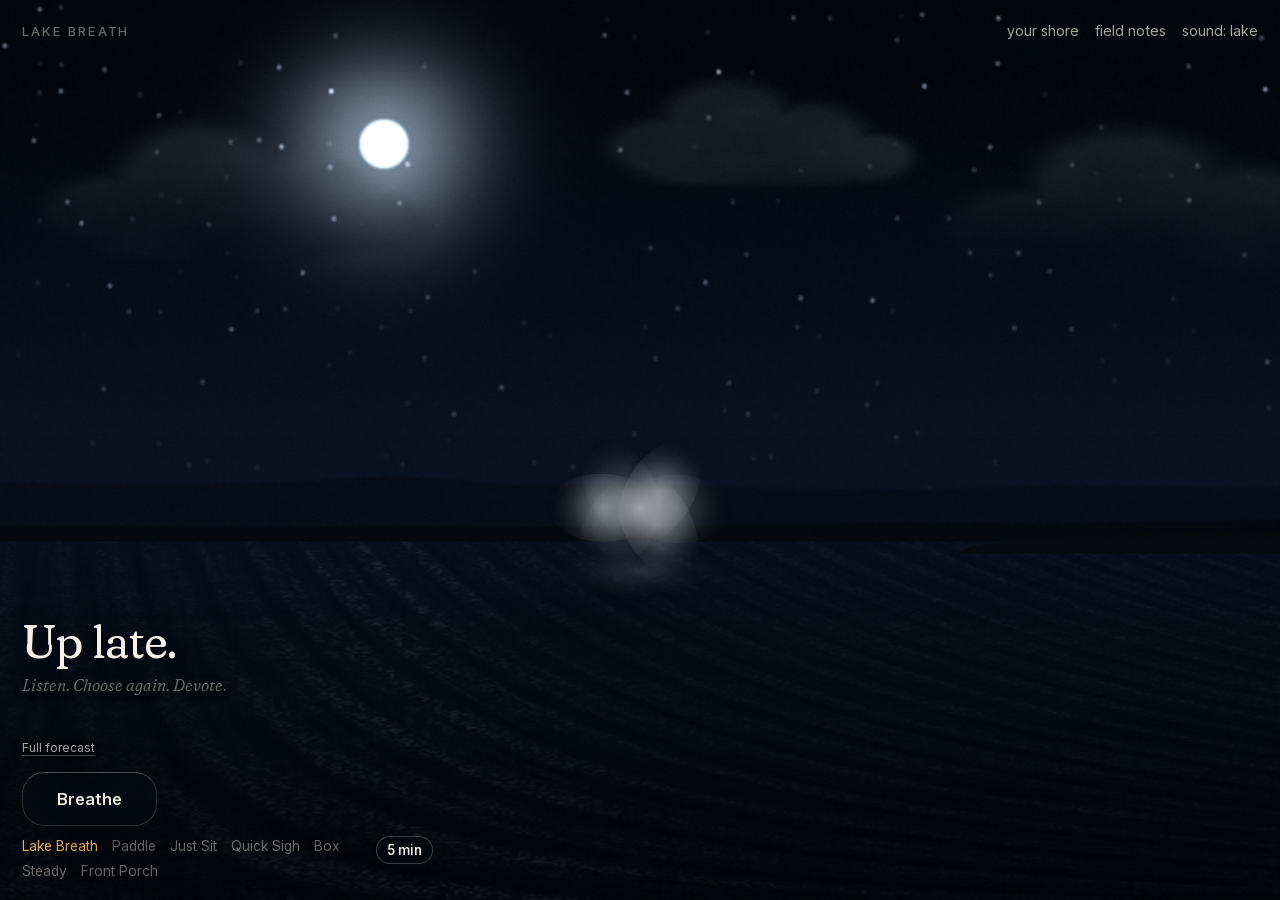
==== commit 5dc7f9d8: "Cuts, table stakes, open-ended timer, honest pause, one audio control, 8:02 countdown Codex (gpt-6-a" ====
--- a/index.html
+++ b/index.html
@@ -43,7 +43,8 @@
       <span class="wordmark">Lake Breath</span>
       <span class="toplinks">
         <button class="tbtn" id="open-shore">your shore</button>
-        <button class="tbtn" id="open-bench">notes</button>
+        <button class="tbtn" id="open-bench">field notes</button>
+        <button class="tbtn" data-audio-mode>sound: lake</button>
       </span>
     </div>
 
@@ -51,7 +52,7 @@
       <h1 class="greeting" id="greeting">Good evening.</h1>
       <button class="mantra" id="mantra" title="What the three phrases mean">Listen. Choose again. Devote.</button>
       <p class="undergreeting" id="undergreeting" aria-live="polite"></p>
-      <p class="forecast-key">The sky shows tomorrow. Red is warmer, blue is cooler. <a href="https://guide.btownbrief.com/weather.html" target="_blank" rel="noopener">Full forecast</a></p>
+      <p class="forecast-key"><span id="forecast-summary"></span><a href="https://guide.btownbrief.com/weather.html" target="_blank" rel="noopener">Full forecast</a></p>
       <div class="begin-row">
         <button class="begin" id="begin">Breathe</button>
         <div class="practice-controls">
@@ -59,28 +60,29 @@
           <button class="duration-control" id="duration-control" aria-label="Choose practice duration">5 min</button>
         </div>
       </div>
-      <p class="safety" id="safety-line"></p>
     </div>
   </div>
 
   <!-- --------------------------------------------------------- session -->
   <div class="session-layer" aria-label="Session">
-    <p class="phase-word" id="phase-word"></p>
+    <p class="phase-word" id="phase-word" aria-live="polite"></p>
     <p class="phase-sub" id="phase-sub"></p>
     <div class="session-options">
-      <p class="session-instruction" id="session-instruction"></p>
       <div class="session-buttons">
         <button class="session-steady" id="session-steady" hidden>steady on</button>
         <button class="session-steady" id="session-recenter" hidden>recenter</button>
-        <button class="session-steady" id="session-sound">sound on</button>
+        <button class="session-steady" data-audio-mode>sound: lake</button>
       </div>
     </div>
     <p class="tap-line" id="tap-line"></p>
-    <p class="remaining" id="remaining"></p>
+    <button class="remaining" id="remaining" type="button"></button>
     <p class="presence-live" id="presence-live" aria-live="polite"></p>
     <p class="still-meter" id="still-meter"></p>
-    <p class="drift-line" id="drift-line"></p>
-    <button class="stop chrome" id="stop">stop</button>
+    <div class="session-stop chrome">
+      <button class="stop" id="stop">stop</button>
+      <button class="stop" id="resume" hidden>Resume</button>
+      <button class="stop" id="session-done" hidden>Done</button>
+    </div>
     <div id="tick-zone"></div>
   </div>
 
@@ -89,7 +91,6 @@
     <h2 class="end-big" id="end-big"></h2>
     <p class="end-sub" id="end-sub"></p>
     <p class="end-grow" id="end-grow"></p>
-    <p class="plaque" id="plaque" hidden></p>
     <div class="goodnews" id="goodnews" hidden>
       <span class="gn-label">Good news from the neighborhood</span>
       <a class="gn-title" id="gn-title" target="_blank" rel="noopener"></a>
@@ -105,22 +106,20 @@
       <button class="primary" id="end-done">Done</button>
       <button class="tbtn" id="end-again">again</button>
     </div>
-    <button class="felt-worse" id="felt-worse">that felt bad, actually</button>
+    <div class="after-row" id="after-row">
+      <button data-after="calmer">calmer</button>
+      <button data-after="same">same</button>
+      <button data-after="worse">worse</button>
+    </div>
   </div>
 
   <!-- ---------------------------------------------------------- sheets -->
   <div class="sheet" id="practice-sheet" data-open="false" inert role="dialog" aria-label="Choose a practice">
     <button class="close" data-close="practice-sheet">close</button>
-    <h2>A practice</h2>
-    <div id="practice-rows"></div>
-    <div class="own-music">
-      <p>Play your own playlist and the lake goes quiet.</p>
-      <div class="music-actions">
-        <a class="music-link" id="music-spotify" target="_blank" rel="noopener" hidden>Open Spotify</a>
-        <a class="music-link" id="music-youtube" target="_blank" rel="noopener" hidden>Open YouTube</a>
-        <button class="own-music-toggle" id="own-music-toggle">your music: off</button>
-      </div>
-    </div>
+    <h2 id="practice-name"></h2>
+    <p class="practice-tag" id="practice-tag"></p>
+    <div id="practice-dial"></div>
+    <p class="safety" id="safety-line"></p>
   </div>
 
   <div class="sheet" id="note-sheet" data-open="false" inert role="dialog" aria-label="Send a kind note">
@@ -145,7 +144,17 @@
     <p class="shore-line" id="maple-line"></p>
     <p class="shore-line" id="anchor-line"></p>
     <p class="shore-line" id="town-line"></p>
+    <p class="shore-line" id="after-line" hidden></p>
+    <div class="shore-controls">
+      <button class="tbtn" data-audio-mode>sound: lake</button>
+      <div class="music-actions" id="music-links" hidden>
+        <a class="music-link" id="music-spotify" target="_blank" rel="noopener" hidden>Open Spotify</a>
+        <a class="music-link" id="music-youtube" target="_blank" rel="noopener" hidden>Open YouTube</a>
+      </div>
+      <button class="tbtn" id="forecast-toggle">forecast sky</button>
+    </div>
     <div class="shore-foot">
+      <a id="town-calendar" download="lake-breath-802.ics">add the 8:02 to your calendar</a>
       <a href="https://guide.btownbrief.com/weather.html" target="_blank" rel="noopener">Full forecast</a>
       <a href="https://play.btownbrief.com/">Btown Brief arcade</a>
       <button class="reset" id="reset-history">reset this device</button>
@@ -174,7 +183,7 @@
     </div>
   </div>
 
-  <!-- ------------------------------------------------------- first run -->
+  <!-- ----------------------------------------------------------- guide -->
   <div class="guide" id="guide" data-open="false" inert role="dialog" aria-label="Welcome to the lake">
     <div class="guide-inner">
       <h2 id="guide-title">Welcome to the lake</h2>
--- a/css/style.css
+++ b/css/style.css
@@ -166,9 +166,10 @@
   text-shadow: 0 1px 10px rgba(0, 0, 0, .45);
 }
 .forecast-key a {
-  color: var(--ink-soft); text-decoration: none;
-}
-.forecast-key a:hover, .forecast-key a:focus-visible { text-decoration: underline; }
+  color: var(--ink-soft); text-decoration: underline;
+  text-decoration-color: rgba(255,255,255,.28); text-underline-offset: 3px;
+}
+.forecast-key a:hover, .forecast-key a:focus-visible { color: var(--ink); text-decoration-color: currentColor; }
 
 .begin-row { display: flex; flex-direction: column; gap: 10px; align-items: flex-start; }
 .begin {
@@ -247,11 +248,7 @@
   display: flex; flex-direction: column; align-items: center; gap: 7px;
   margin-top: 8px; max-width: 34ch;
 }
-.session-buttons { display: flex; align-items: center; justify-content: center; gap: 7px; }
-.session-instruction {
-  font-size: .82rem; line-height: 1.4; color: var(--ink-soft);
-  text-align: center; text-shadow: 0 1px 12px rgba(0,0,0,.55);
-}
+.session-buttons { display: flex; flex-wrap: wrap; align-items: center; justify-content: center; gap: 7px; }
 .session-steady {
   pointer-events: auto; cursor: pointer;
   background: rgba(7, 11, 17, .42); color: var(--ink-soft);
@@ -267,6 +264,7 @@
   text-shadow: 0 1px 12px rgba(0,0,0,.55);
 }
 .remaining {
+  background: none; border: 0; padding: 6px; cursor: pointer; pointer-events: auto; font-family: var(--sans);
   margin-top: 6px;
   font-size: .8rem; color: var(--ink-faint);
   font-variant-numeric: tabular-nums;
@@ -279,15 +277,15 @@
   margin-top: 8px; font-size: .85rem; color: var(--ink-soft); min-height: 1.4em;
   font-variant-numeric: tabular-nums;
 }
-.drift-line {
-  margin-top: 2px; font-size: .78rem; color: var(--ink-faint); min-height: 1.3em;
-  font-variant-numeric: tabular-nums;
-}
 /* Steady: the target ring is drawn at screen centre, so the counters step
    down below it. Nothing may sit inside the ring. */
 body[data-practice="still"] .still-meter { margin-top: 24vh; }
+.session-stop { margin-top: auto; display: flex; gap: 12px; position: relative; z-index: 2; }
+.stop[hidden] { display: none; }
+body[data-quiet="true"] .session-stop .stop { pointer-events: none; }
+.remaining:focus-visible { outline: 1px solid var(--gold); outline-offset: 2px; }
 .stop {
-  margin-top: auto; pointer-events: auto;
+  pointer-events: auto;
   background: rgba(5, 9, 14, .50); border: 1px solid rgba(255,255,255,.20); cursor: pointer;
   font-family: var(--sans); font-size: .9rem; color: rgba(255,255,255,.88);
   padding: 9px 22px; border-radius: 18px;
@@ -332,13 +330,6 @@
 }
 .end-sub { margin-top: 8px; color: var(--ink-soft); font-size: .98rem; max-width: 34ch; }
 .end-grow { margin-top: 4px; color: var(--gold); font-size: .9rem; min-height: 1.4em; }
-.plaque {
-  margin-top: 16px; max-width: 38ch;
-  font-family: var(--serif); font-style: italic; font-weight: 340;
-  font-variation-settings: 'SOFT' 100, 'WONK' 0;
-  font-size: 1.02rem; line-height: 1.5; color: var(--ink-soft);
-}
-.plaque a { color: var(--ink-faint); font-family: var(--sans); font-style: normal; font-size: .8rem; text-decoration: none; border-bottom: 1px solid var(--ink-faint); margin-left: 6px; }
 
 .wall { margin-top: 18px; max-width: 46ch; }
 .wall-label { font-size: .74rem; letter-spacing: .1em; text-transform: uppercase; color: var(--ink-faint); font-weight: 550; }
@@ -362,7 +353,9 @@
   transition: transform .5s var(--spring);
 }
 .end-actions .primary:active { transform: scale(.965); }
-.felt-worse { margin-top: 14px; background: none; border: 0; cursor: pointer; padding: 2px 0;
+.after-row { display: flex; gap: 20px; margin-top: 14px; }
+.after-row[hidden] { display: none; }
+.after-row button { background: none; border: 0; cursor: pointer; padding: 2px 0;
   font-size: .8rem; color: var(--ink-faint); font-family: var(--sans); }
 
 /* staggered entrance for the receipt */
@@ -407,36 +400,15 @@
   color: var(--ink-faint); font-size: 1rem; font-family: var(--sans); padding: 6px;
 }
 
-/* practice sheet rows */
-.practice-row {
-  width: 100%; text-align: left; background: none; border: 0; cursor: pointer;
-  padding: 14px 0; border-top: 1px solid rgba(255,255,255,.08);
-  display: flex; flex-direction: column; gap: 2px;
-  font-family: var(--sans); color: var(--ink);
-}
-.practice-row:first-of-type { border-top: 0; margin-top: 8px; }
-.practice-row .name {
-  font-family: var(--serif); font-variation-settings: 'SOFT' 100, 'WONK' 0;
-  font-size: 1.15rem; font-weight: 420;
-}
-.practice-row[aria-pressed="true"] .name { color: var(--gold); }
-.practice-row .tag { font-size: .85rem; color: var(--ink-soft); }
-.own-music {
-  margin-top: 14px; padding-top: 14px;
-  border-top: 1px solid rgba(255,255,255,.08);
-}
-.own-music p { font-size: .85rem; color: var(--ink-soft); }
-.music-actions { display: flex; flex-wrap: wrap; align-items: baseline; gap: 6px 16px; margin-top: 8px; }
-.music-link, .own-music-toggle {
-  background: none; border: 0; padding: 3px 0; cursor: pointer;
-  font-family: var(--sans); font-size: .8rem; color: var(--ink-faint);
-  text-decoration: none;
-}
-.music-link[hidden] { display: none; }
-.music-link:hover, .music-link:focus-visible,
-.own-music-toggle:hover, .own-music-toggle:focus-visible {
-  color: var(--ink); text-decoration: underline; outline: none;
-}
+/* Selected practice and the shared audio preference. */
+.practice-tag { font-size: .85rem; color: var(--ink-soft); }
+#practice-sheet h2 { padding-right: 48px; }
+#practice-sheet .safety { margin-top: 16px; font-size: .74rem; }
+.shore-controls { margin-top: 18px; display: flex; flex-direction: column; align-items: flex-start; gap: 8px; }
+.music-actions { display: flex; flex-wrap: wrap; gap: 6px 16px; }
+.music-actions[hidden], .music-link[hidden] { display: none; }
+.music-link { font-size: .8rem; color: var(--ink-faint); text-decoration: none; }
+.music-link:hover, .music-link:focus-visible { color: var(--ink); text-decoration: underline; }
 /* Every practice's minute dial: a scroll-snapped row of numbers, the centred one
    being the choice. The mask fades the ends so it reads as a wheel that
    continues past the edges rather than a list that stops. */
@@ -498,7 +470,7 @@
 .note-send[disabled] { opacity: .5; }
 .note-sub { margin-top: 10px; font-size: .8rem; color: var(--ink-faint); max-width: 40ch; }
 
-/* good news from the neighborhood: the plaque's slot, in the sans voice */
+/* Good news from the neighborhood, in the sans voice. */
 .goodnews { margin-top: 16px; max-width: 44ch; display: flex; flex-direction: column; gap: 3px; }
 .goodnews[hidden] { display: none; }
 .gn-label {
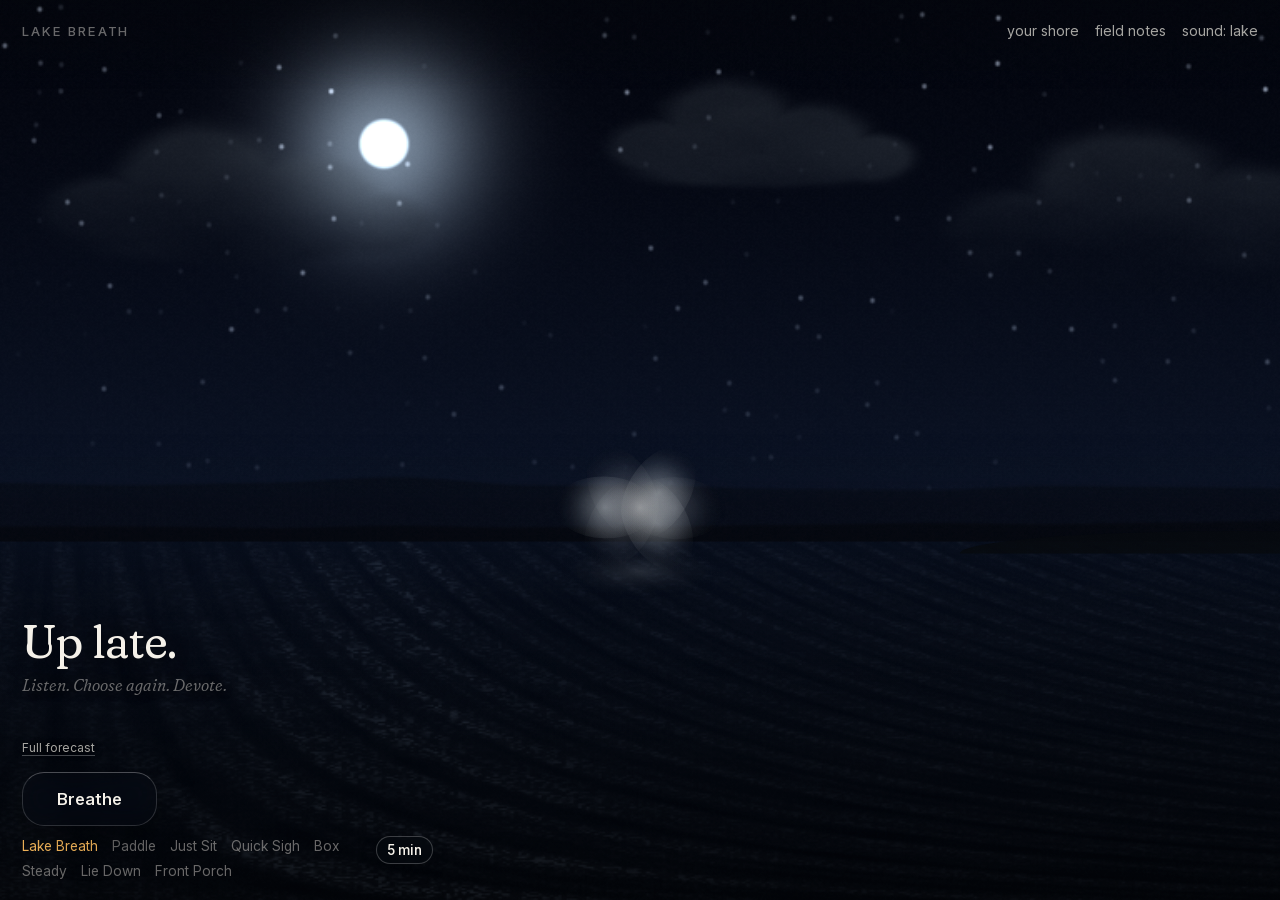
==== commit 6e2d6732: "Wire Lie Down, hand calibration copy, calm halo, roll strokes, town calm, double-tap recenter, sunse" ====
--- a/index.html
+++ b/index.html
@@ -53,6 +53,7 @@
       <button class="mantra" id="mantra" title="What the three phrases mean">Listen. Choose again. Devote.</button>
       <p class="undergreeting" id="undergreeting" aria-live="polite"></p>
       <p class="forecast-key"><span id="forecast-summary"></span><a href="https://guide.btownbrief.com/weather.html" target="_blank" rel="noopener">Full forecast</a></p>
+      <p class="forecast-key sunset-line" id="sunset-line" hidden></p>
       <div class="begin-row">
         <button class="begin" id="begin">Breathe</button>
         <div class="practice-controls">
@@ -70,7 +71,6 @@
     <div class="session-options">
       <div class="session-buttons">
         <button class="session-steady" id="session-steady" hidden>steady on</button>
-        <button class="session-steady" id="session-recenter" hidden>recenter</button>
         <button class="session-steady" data-audio-mode>sound: lake</button>
       </div>
     </div>
@@ -97,7 +97,7 @@
       <span class="gn-why" id="gn-why"></span>
     </div>
     <div class="wall">
-      <span class="wall-label">From your neighbors</span>
+      <span class="wall-label" id="wall-label">From your neighbors</span>
       <ul id="wall-list"></ul>
       <button class="send-note" id="send-note">Send a kind note to the town</button>
       <p class="note-sent" id="note-sent" aria-live="polite"></p>
--- a/css/style.css
+++ b/css/style.css
@@ -165,6 +165,7 @@
   margin-top: -6px;
   text-shadow: 0 1px 10px rgba(0, 0, 0, .45);
 }
+.sunset-line { margin-top: 2px; color: var(--gold); }
 .forecast-key a {
   color: var(--ink-soft); text-decoration: underline;
   text-decoration-color: rgba(255,255,255,.28); text-underline-offset: 3px;
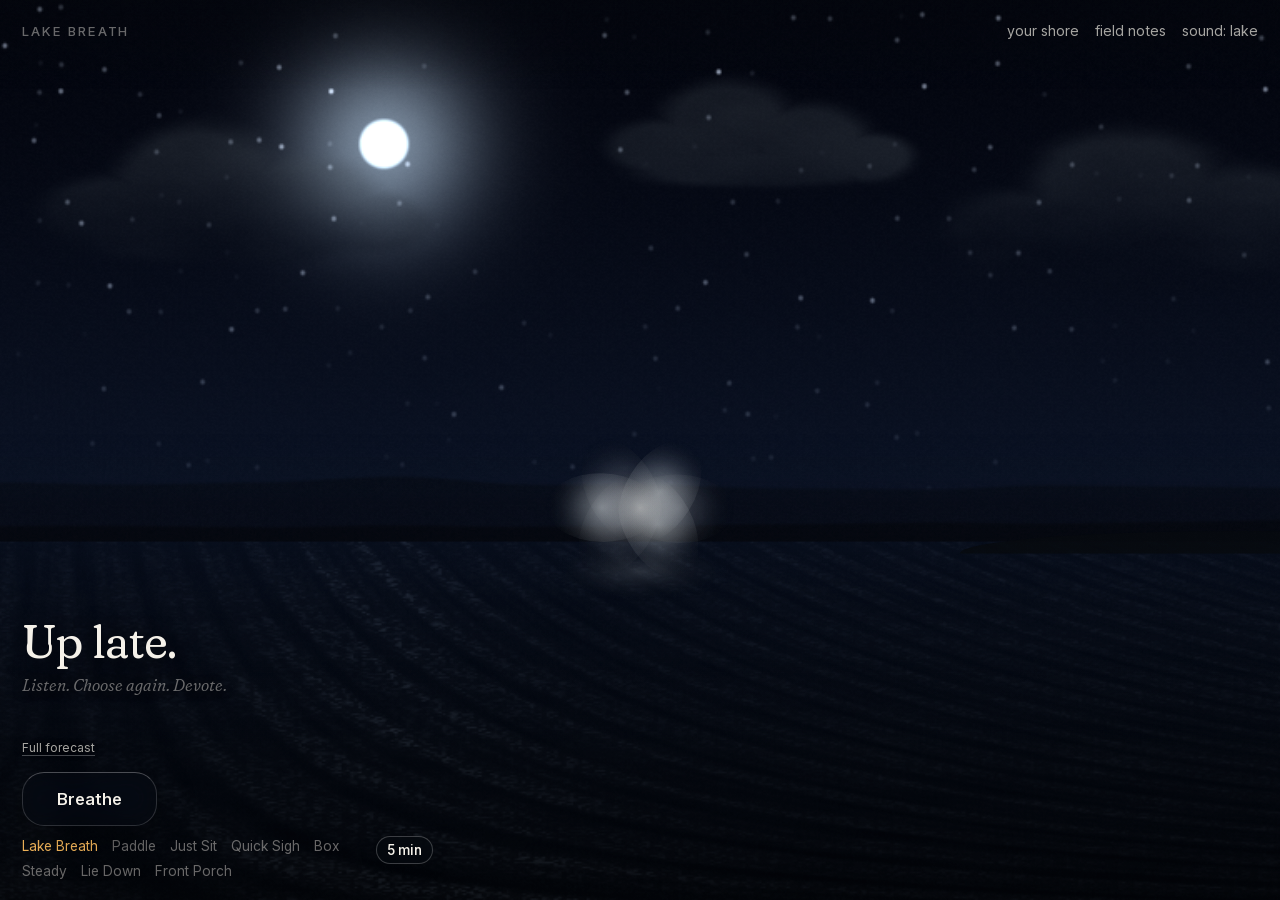
==== commit 6250114f: "Add shared ticker script to index.html Adds the shared play.btownbrief.com ticker script as the last" ====
--- a/index.html
+++ b/index.html
@@ -196,5 +196,6 @@
   <div class="toast" id="toast" role="status"></div>
 
   <script type="module" src="js/app.js"></script>
+  <script src="https://play.btownbrief.com/ticker.js" defer></script>
 </body>
 </html>
--- a/css/style.css
+++ b/css/style.css
@@ -281,6 +281,10 @@
 /* Steady: the target ring is drawn at screen centre, so the counters step
    down below it. Nothing may sit inside the ring. */
 body[data-practice="still"] .still-meter { margin-top: 24vh; }
+/* the session's own controls exist only during a session: off the front
+   view they are invisible AND untouchable, or Stop would sit over the
+   practice chips and eat their taps */
+body:not([data-view="session"]) .session-layer button { pointer-events: none; }
 .session-stop { margin-top: auto; display: flex; gap: 12px; position: relative; z-index: 2; }
 .stop[hidden] { display: none; }
 body[data-quiet="true"] .session-stop .stop { pointer-events: none; }
